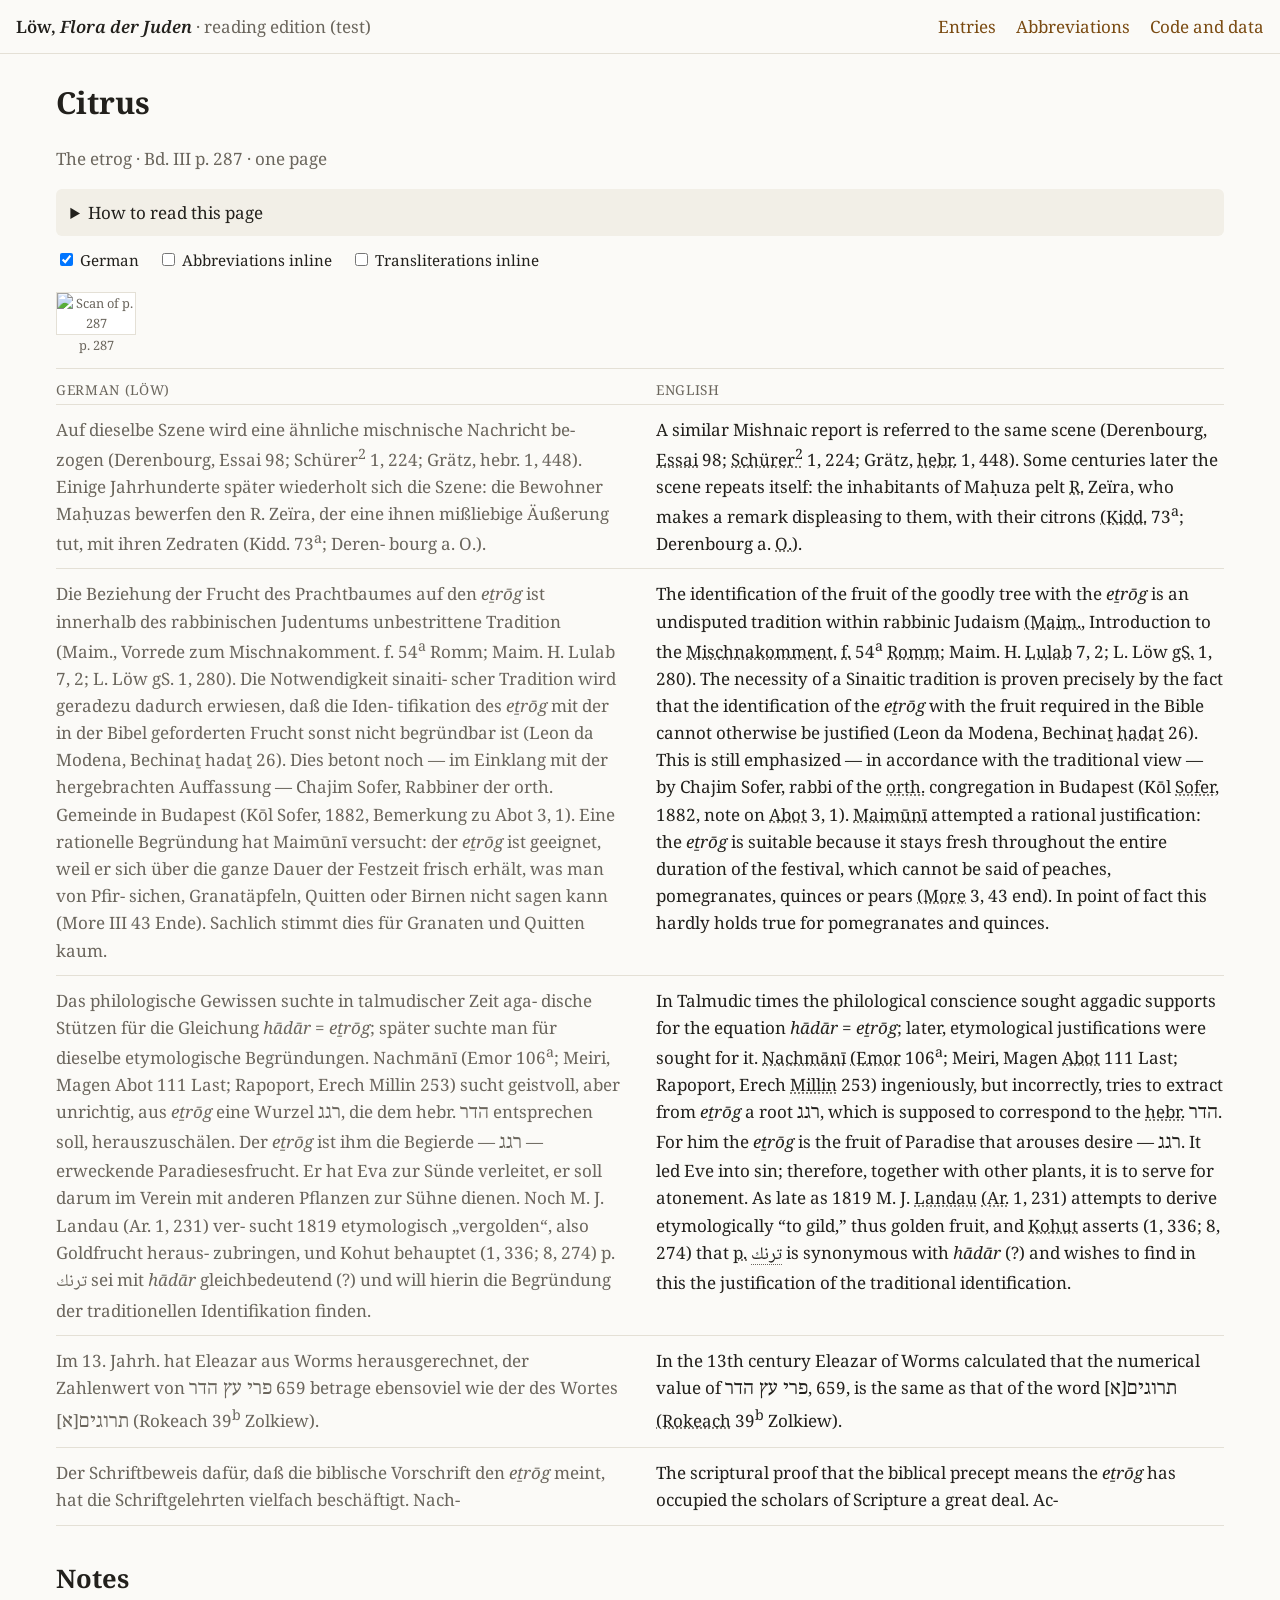
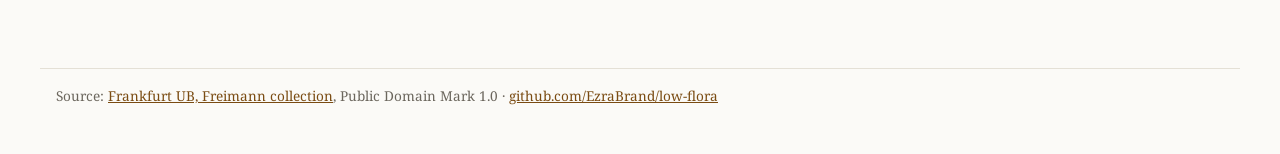
==== docs/citrus-III-287.html @ 8de50c99 "Reading edition on GitHub Pages; translation rules v3; Lewysohn as priority target - site.py builds " ====
<!doctype html>
<html lang="en">
<head>
<meta charset="utf-8">
<meta name="viewport" content="width=device-width, initial-scale=1">
<title>Citrus · Löw, Flora der Juden</title>
<meta name="description" content="The etrog · Bd. III p. 287 · one page">
<link rel="preconnect" href="https://fonts.googleapis.com">
<link rel="preconnect" href="https://fonts.gstatic.com" crossorigin>
<link rel="stylesheet" href="https://fonts.googleapis.com/css2?family=Noto+Serif:ital,wght@0,400;0,600;1,400&family=Noto+Serif+Hebrew&family=Noto+Sans+Syriac&family=Noto+Naskh+Arabic&display=swap">
<link rel="stylesheet" href="style.css">
</head>
<body>
<header class="site"><a class="brand" href="index.html">Löw, <i>Flora der Juden</i> <span>· reading edition (test)</span></a><nav><a href="index.html">Entries</a> <a href="abbreviations.html">Abbreviations</a> <a href="https://github.com/EzraBrand/low-flora">Code and data</a></nav></header>
<main class="doc">
<h1>Citrus</h1>
<p class="sub">The etrog · Bd. III p. 287 · one page</p>
<details class="about"><summary>How to read this page</summary>
<p>Left: Löw's German text as transcribed by Claude Opus 5.5 (Bd. I p. 194 checked by hand, the rest
not). Right: an English translation by Claude Opus 5.5 (rules v3; v3 writes Eretz Yisrael for Palestine). Hebrew-script words are
not transliterated; Syriac, Arabic and Greek words show a transliteration when you point at them
(Syriac in Hebrew letters). Dotted words are abbreviations: point at them for the expansion
(from Löw's own list where possible; “?” = not known). “p. 194” links to the scan of that page.
Numbers link to the footnotes below. Machine output: check the scan before you cite.</p></details>
<div class="toggles" role="group" aria-label="Display">
<label><input type="checkbox" data-toggle="show-de" checked> German</label>
<label><input type="checkbox" data-toggle="show-exp"> Abbreviations inline</label>
<label><input type="checkbox" data-toggle="show-tr"> Transliterations inline</label>
</div>
<div class="scans" aria-label="Scans"><a href="https://sammlungen.ub.uni-frankfurt.de/freimann/content/pageview/104026" target="_blank" rel="noopener" title="Scan of p. 287"><img loading="lazy" src="https://sammlungen.ub.uni-frankfurt.de/i3f/v20/104026/full/160,/0/default.jpg" alt="Scan of p. 287" width="160"><span>p. 287</span></a></div>
<div class="cols-head row"><div class="cell de">German (Löw)</div><div class="cell en">English</div></div>
<div class="row"><div class="cell de" lang="de"><p>Auf dieselbe Szene wird eine ähnliche mischnische Nachricht be- zogen (Derenbourg, Essai 98; Schürer<sup>2</sup> 1, 224; Grätz, hebr. 1, 448). Einige Jahrhunderte später wiederholt sich die Szene: die Bewohner Maḥuzas bewerfen den R. Zeïra, der eine ihnen mißliebige Äußerung tut, mit ihren Zedraten (Kidd. 73<sup>a</sup>; Deren- bourg a. O.).</p></div><div class="cell en" lang="en"><p>A similar Mishnaic report is referred to the same scene (Derenbourg, <abbr title="Derenbourg, Essai sur l&#x27;histoire et la géographie de la Palestine">Essai</abbr><span class="exp"> [=Derenbourg, Essai sur l'histoire et la géographie de la Palestine]</span> 98; <abbr title="Schürer, Geschichte des jüdischen Volkes, 2nd ed.">Schürer<sup>2</sup></abbr><span class="exp"> [=Schürer, Geschichte des jüdischen Volkes, 2nd ed.]</span> 1, 224; Grätz, <abbr title="Graetz, Geschichte, Hebrew transl. by Rabinowitz">hebr.</abbr><span class="exp"> [=Graetz, Geschichte, Hebrew transl. by Rabinowitz]</span> 1, 448). Some centuries later the scene repeats itself: the inhabitants of Maḥuza pelt <abbr title="Rabbi">R.</abbr><span class="exp"> [=Rabbi]</span> Zeïra, who makes a remark displeasing to them, with their citrons <abbr title="Kiddushin">(Kidd.</abbr><span class="exp"> [=Kiddushin]</span> 73<sup>a</sup>; Derenbourg a. <abbr title="at the place cited">O.</abbr><span class="exp"> [=at the place cited]</span>).</p></div></div><div class="row"><div class="cell de" lang="de"><p>Die Beziehung der Frucht des Prachtbaumes auf den <i>eṯrōg</i> ist innerhalb des rabbinischen Judentums unbestrittene Tradition (Maim., Vorrede zum Mischnakomment. f. 54<sup>a</sup> Romm; Maim. H. Lulab 7, 2; L. Löw gS. 1, 280). Die Notwendigkeit sinaiti- scher Tradition wird geradezu dadurch erwiesen, daß die Iden- tifikation des <i>eṯrōg</i> mit der in der Bibel geforderten Frucht sonst nicht begründbar ist (Leon da Modena, Bechinaṯ hadaṯ 26). Dies betont noch — im Einklang mit der hergebrachten Auffassung — Chajim Sofer, Rabbiner der orth. Gemeinde in Budapest (Kōl Sofer, 1882, Bemerkung zu Abot 3, 1). Eine rationelle Begründung hat Maimūnī versucht: der <i>eṯrōg</i> ist geeignet, weil er sich über die ganze Dauer der Festzeit frisch erhält, was man von Pfir- sichen, Granatäpfeln, Quitten oder Birnen nicht sagen kann (More III 43 Ende). Sachlich stimmt dies für Granaten und Quitten kaum.</p></div><div class="cell en" lang="en"><p>The identification of the fruit of the goodly tree with the <i>eṯrōg</i> is an undisputed tradition within rabbinic Judaism <abbr title="Maimonides">(Maim.</abbr><span class="exp"> [=Maimonides]</span>, Introduction to the <abbr title="Mishnah commentary">Mischnakomment.</abbr><span class="exp"> [=Mishnah commentary]</span> <abbr title="folio">f.</abbr><span class="exp"> [=folio]</span> 54<sup>a</sup> <abbr title="Romm edition (Vilna)">Romm</abbr><span class="exp"> [=Romm edition (Vilna)]</span>; Maim. H. <abbr title="Hilkhot Lulav, Maimonides, Mishneh Torah">Lulab</abbr><span class="exp"> [=Hilkhot Lulav, Maimonides, Mishneh Torah]</span> 7, 2; L. Löw <abbr title="Leopold Löw, Gesammelte Schriften">gS.</abbr><span class="exp"> [=Leopold Löw, Gesammelte Schriften]</span> 1, 280). The necessity of a Sinaitic tradition is proven precisely by the fact that the identification of the <i>eṯrōg</i> with the fruit required in the Bible cannot otherwise be justified (Leon da Modena, Bechinaṯ <abbr title="Leon da Modena, Beḥinat ha-Dat">hadaṯ</abbr><span class="exp"> [=Leon da Modena, Beḥinat ha-Dat]</span> 26). This is still emphasized — in accordance with the traditional view — by Chajim Sofer, rabbi of the <abbr title="Orthodox">orth.</abbr><span class="exp"> [=Orthodox]</span> congregation in Budapest (Kōl <abbr title="Chajim Sofer, Kol Sofer">Sofer</abbr><span class="exp"> [=Chajim Sofer, Kol Sofer]</span>, 1882, note on <abbr title="Pirqe Abot">Abot</abbr><span class="exp"> [=Pirqe Abot]</span> 3, 1). <abbr title="Maimonides">Maimūnī</abbr><span class="exp"> [=Maimonides]</span> attempted a rational justification: the <i>eṯrōg</i> is suitable because it stays fresh throughout the entire duration of the festival, which cannot be said of peaches, pomegranates, quinces or pears <abbr title="Moreh Nevukhim">(More</abbr><span class="exp"> [=Moreh Nevukhim]</span> 3, 43 end). In point of fact this hardly holds true for pomegranates and quinces.</p></div></div><div class="row"><div class="cell de" lang="de"><p>Das philologische Gewissen suchte in talmudischer Zeit aga- dische Stützen für die Gleichung <i>hādār</i> = <i>eṯrōg</i>; später suchte man für dieselbe etymologische Begründungen. Nachmānī (Emor 106<sup>a</sup>; Meiri, Magen Abot 111 Last; Rapoport, Erech Millin 253) sucht geistvoll, aber unrichtig, aus <i>eṯrōg</i> eine Wurzel <bdi class="heb" dir="rtl">רגג</bdi>, die dem hebr. <bdi class="heb" dir="rtl">הדר</bdi> entsprechen soll, herauszuschälen. Der <i>eṯrōg</i> ist ihm die Begierde — <bdi class="heb" dir="rtl">רגג</bdi> — erweckende Paradiesesfrucht. Er hat Eva zur Sünde verleitet, er soll darum im Verein mit anderen Pflanzen zur Sühne dienen. Noch M. J. Landau (Ar. 1, 231) ver- sucht 1819 etymologisch „vergolden“, also Goldfrucht heraus- zubringen, und Kohut behauptet (1, 336; 8, 274) p. <bdi class="ara" dir="rtl">ترنك</bdi> sei mit <i>hādār</i> gleichbedeutend (?) und will hierin die Begründung der traditionellen Identifikation finden.</p></div><div class="cell en" lang="en"><p>In Talmudic times the philological conscience sought aggadic supports for the equation <i>hādār</i> = <i>eṯrōg</i>; later, etymological justifications were sought for it. <abbr title="Nachmanides, Commentary on the Pentateuch">Nachmānī</abbr><span class="exp"> [=Nachmanides, Commentary on the Pentateuch]</span> <abbr title="Parashat Emor">(Emor</abbr><span class="exp"> [=Parashat Emor]</span> 106<sup>a</sup>; Meiri, Magen <abbr title="Menahem ha-Meiri, Magen Avot">Abot</abbr><span class="exp"> [=Menahem ha-Meiri, Magen Avot]</span> 111 Last; Rapoport, Erech <abbr title="Rapoport, Erekh Millin">Millin</abbr><span class="exp"> [=Rapoport, Erekh Millin]</span> 253) ingeniously, but incorrectly, tries to extract from <i>eṯrōg</i> a root <bdi class="heb" dir="rtl">רגג</bdi>, which is supposed to correspond to the <abbr title="Hebrew">hebr.</abbr><span class="exp"> [=Hebrew]</span> <bdi class="heb" dir="rtl">הדר</bdi>. For him the <i>eṯrōg</i> is the fruit of Paradise that arouses desire — <bdi class="heb" dir="rtl">רגג</bdi>. It led Eve into sin; therefore, together with other plants, it is to serve for atonement. As late as 1819 M. J. <abbr title="Moses Israel Landau, ed. of the Aruch">Landau</abbr><span class="exp"> [=Moses Israel Landau, ed. of the Aruch]</span> <abbr title="Aruch, ed. Landau">(Ar.</abbr><span class="exp"> [=Aruch, ed. Landau]</span> 1, 231) attempts to derive etymologically “to gild,” thus golden fruit, and <abbr title="Aruch, ed. Kohut">Kohut</abbr><span class="exp"> [=Aruch, ed. Kohut]</span> asserts (1, 336; 8, 274) that <abbr title="Persian">p.</abbr><span class="exp"> [=Persian]</span> <span class="nl" data-tr="turunk" tabindex="0"><bdi class="ara" dir="rtl">ترنك</bdi></span><span class="tr"> [turunk]</span> is synonymous with <i>hādār</i> (?) and wishes to find in this the justification of the traditional identification.</p></div></div><div class="row"><div class="cell de" lang="de"><p>Im 13. Jahrh. hat Eleazar aus Worms herausgerechnet, der Zahlenwert von <bdi class="heb" dir="rtl">פרי עץ הדר</bdi> 659 betrage ebensoviel wie der des Wortes [<bdi class="heb" dir="rtl">א</bdi>]<bdi class="heb" dir="rtl">תרוגים</bdi> (Rokeach 39<sup>b</sup> Zolkiew).</p></div><div class="cell en" lang="en"><p>In the 13th century Eleazar of Worms calculated that the numerical value of <bdi class="heb" dir="rtl">פרי עץ הדר</bdi>, 659, is the same as that of the word [<bdi class="heb" dir="rtl">א</bdi>]<bdi class="heb" dir="rtl">תרוגים</bdi> <abbr title="Sefer ha-Roqeaḥ by Eleazar of Worms">(Rokeach</abbr><span class="exp"> [=Sefer ha-Roqeaḥ by Eleazar of Worms]</span> 39<sup>b</sup> Zolkiew).</p></div></div><div class="row"><div class="cell de" lang="de"><p>Der Schriftbeweis dafür, daß die biblische Vorschrift den <i>eṯrōg</i> meint, hat die Schriftgelehrten vielfach beschäftigt. Nach-</p></div><div class="cell en" lang="en"><p>The scriptural proof that the biblical precept means the <i>eṯrōg</i> has occupied the scholars of Scripture a great deal. Ac-</p></div></div>
<h2 id="notes">Notes</h2>

</main>
<footer>Source: <a href="https://nbn-resolving.org/urn:nbn:de:hebis:30-180014581006">Frankfurt UB, Freimann
collection</a>, Public Domain Mark 1.0 · <a href="https://github.com/EzraBrand/low-flora">github.com/EzraBrand/low-flora</a></footer>
<script src="app.js"></script>
</body>
</html>
---- docs/style.css ----
:root{--bg:#fbfaf7;--fg:#22201c;--muted:#6b665d;--line:#e4e0d6;--accent:#7a4b12;--panel:#f2efe7;--mark:#efe3cf}
@media (prefers-color-scheme:dark){:root:not([data-theme="light"]){--bg:#17161a;--fg:#e8e4dc;--muted:#a39d92;--line:#33313a;--accent:#e0a95c;--panel:#201f25;--mark:#3a3022}}
:root[data-theme="dark"]{--bg:#17161a;--fg:#e8e4dc;--muted:#a39d92;--line:#33313a;--accent:#e0a95c;--panel:#201f25;--mark:#3a3022}
*{box-sizing:border-box}
body{margin:0;background:var(--bg);color:var(--fg);font:17px/1.6 "Noto Serif",Georgia,serif}
a{color:var(--accent)}
header.site{display:flex;flex-wrap:wrap;gap:.5rem 1.5rem;align-items:baseline;justify-content:space-between;padding:.8rem 1rem;border-bottom:1px solid var(--line)}
header.site .brand{color:var(--fg);text-decoration:none;font-weight:600}
header.site .brand span{color:var(--muted);font-weight:400}
header.site nav a{margin-left:1rem;text-decoration:none}
header.site nav a[aria-current]{text-decoration:underline}
main{max-width:1200px;margin:0 auto;padding:1rem}
main.index{max-width:760px}
h1{font-size:1.9rem;margin:.6rem 0 .2rem}
.sub,.lede{color:var(--muted)}
.lede{font-size:1.05rem}
ul.docs{list-style:none;padding:0}
ul.docs li{padding:.7rem 0;border-bottom:1px solid var(--line);display:flex;flex-direction:column}
ul.docs li span{color:var(--muted);font-size:.95rem}
ul.plain li{margin:.3rem 0}
details.about{background:var(--panel);padding:.6rem .9rem;border-radius:6px;margin:.8rem 0}
details.about p{margin:.5rem 0 0;font-size:.95rem}
.toggles{display:flex;flex-wrap:wrap;gap:.4rem 1.2rem;margin:.8rem 0;font-size:.95rem}
.scans{display:flex;gap:.6rem;overflow-x:auto;padding:.4rem 0 .8rem;border-bottom:1px solid var(--line)}
.scans a{flex:0 0 auto;text-align:center;text-decoration:none;font-size:.8rem;color:var(--muted)}
.scans img{display:block;width:80px;height:auto;border:1px solid var(--line);background:#fff}
.row{display:grid;grid-template-columns:1fr 1fr;gap:2rem;border-bottom:1px solid var(--line)}
.cols-head{font-size:.85rem;text-transform:uppercase;letter-spacing:.05em;color:var(--muted);padding:.6rem 0 .2rem}
.cell p,.cell h3{margin:.7rem 0}
.cell h3{font-size:1.05rem}
.cell.de{color:var(--muted)}
body:not(.show-de) .row{grid-template-columns:1fr;max-width:760px}
body:not(.show-de) .cell.de{display:none}
.row.note{font-size:.9rem}
h2#notes{margin-top:2rem}
bdi.heb{font-family:"Noto Serif Hebrew",serif;font-size:1.08em}
bdi.syc{font-family:"Noto Sans Syriac",sans-serif;font-size:1.08em}
bdi.ara{font-family:"Noto Naskh Arabic",serif;font-size:1.05em}
.nl{border-bottom:1px dotted var(--muted);cursor:help;position:relative}
.nl:hover::after,.nl:focus::after{content:attr(data-tr);position:absolute;left:0;top:1.6em;background:var(--fg);color:var(--bg);font:14px/1.3 "Noto Serif",serif;padding:.2rem .45rem;border-radius:4px;white-space:nowrap;z-index:2}
abbr{text-decoration:underline dotted var(--muted);cursor:help}
.exp,.tr{display:none;color:var(--muted)}
body.show-exp .exp,body.show-tr .tr{display:inline}
a.pg{font-size:.75rem;background:var(--mark);color:var(--fg);padding:0 .3rem;border-radius:3px;text-decoration:none;white-space:nowrap;vertical-align:.1em}
a.fn{font-size:.72em;vertical-align:super;line-height:0;text-decoration:none;padding:0 .1em}
a.fnback{font-weight:600;text-decoration:none}
.pgref{color:var(--muted);font-size:.85em}
input#filter{width:100%;padding:.5rem .7rem;font:inherit;border:1px solid var(--line);border-radius:6px;background:var(--bg);color:var(--fg);margin:.5rem 0 1rem}
table.abbr{width:100%;border-collapse:collapse;font-size:.92rem}
table.abbr th,table.abbr td{text-align:left;vertical-align:top;padding:.35rem .5rem;border-bottom:1px solid var(--line)}
table.abbr td:first-child{white-space:nowrap;font-weight:600}
footer{max-width:1200px;margin:2rem auto;padding:1rem;color:var(--muted);font-size:.85rem;border-top:1px solid var(--line)}
@media (max-width:760px){body{font-size:16px}.row{grid-template-columns:1fr;gap:0}.cell.de{border-bottom:1px dashed var(--line)}table.abbr td:nth-child(3),table.abbr th:nth-child(3){display:none}}
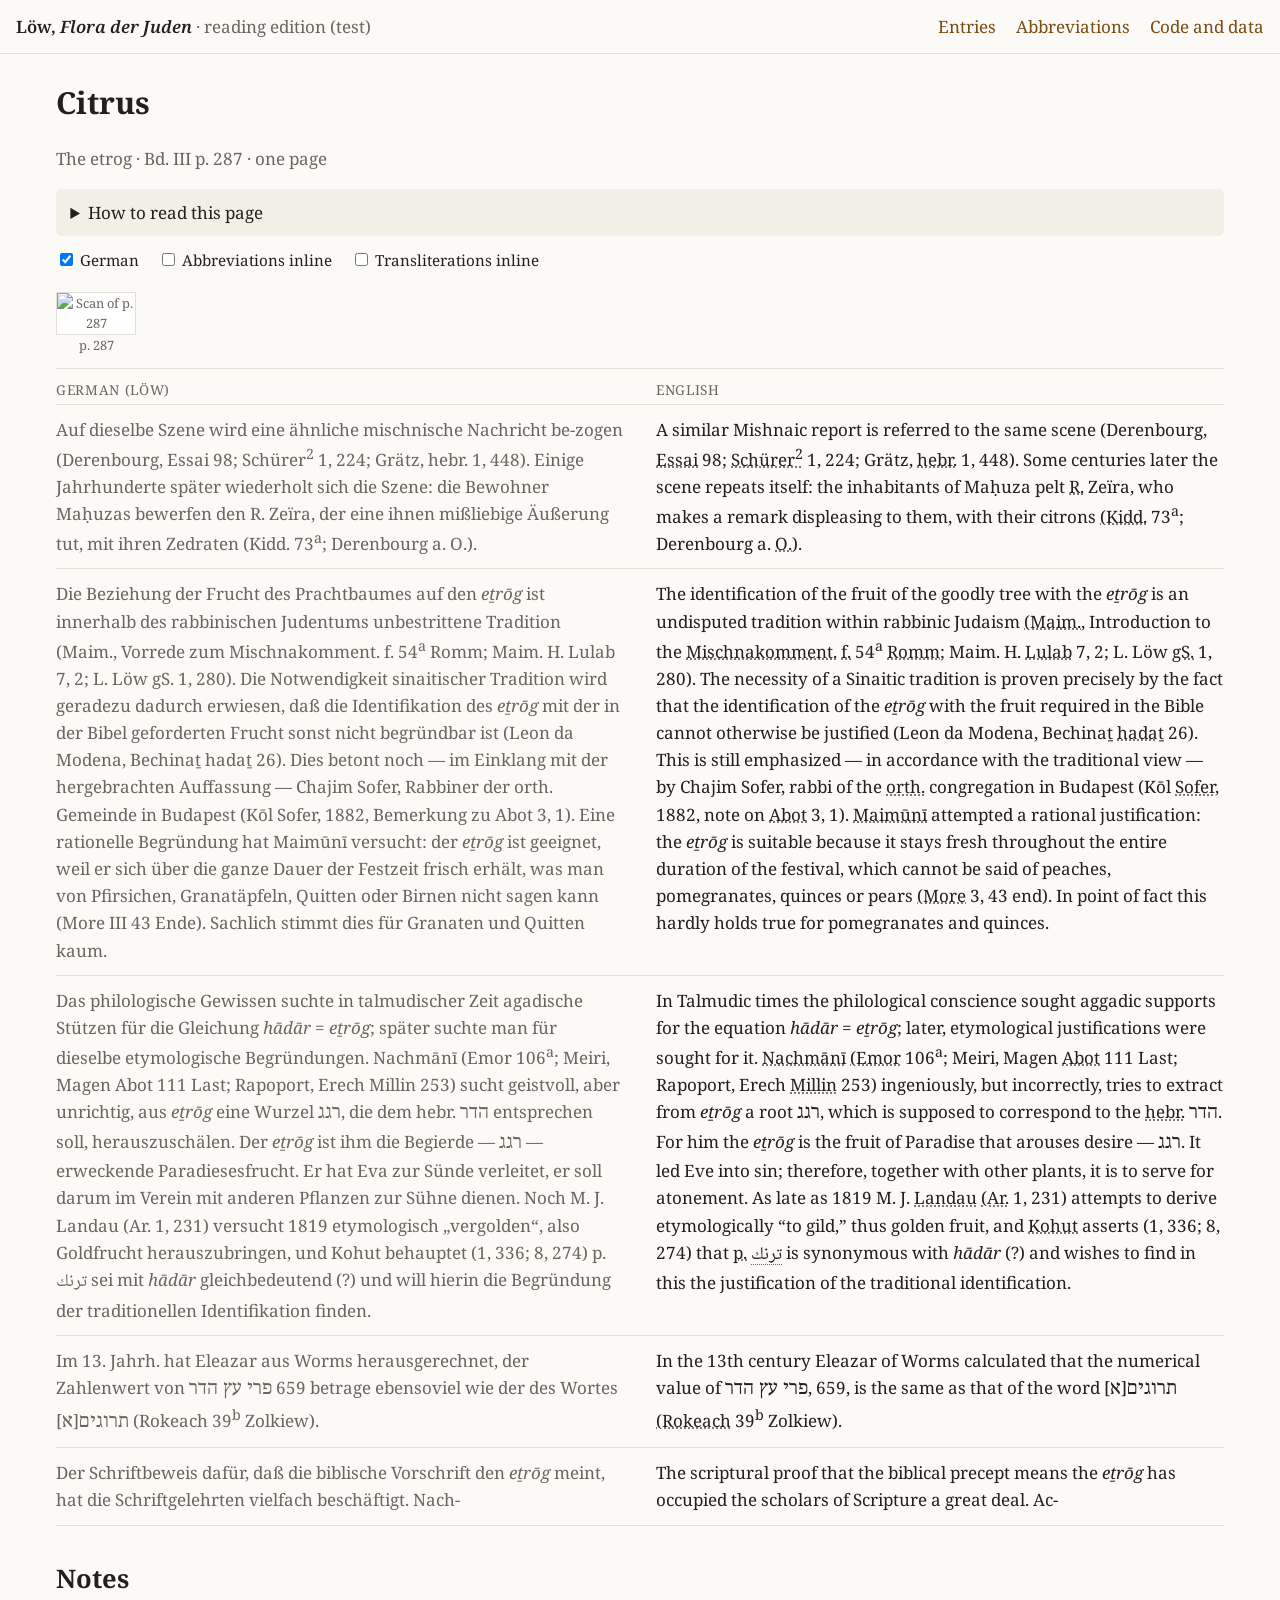
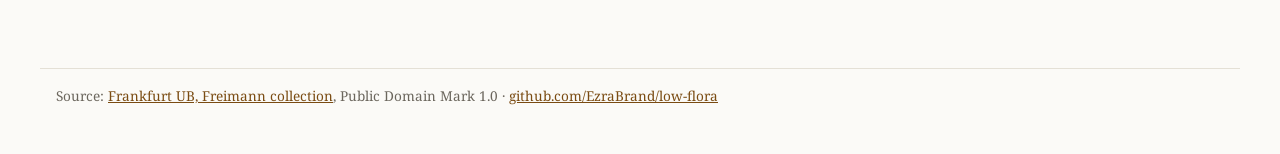
==== commit cb88e9a3: "Reading edition: re-join words split at line ends in the German; rename site.py to build_site.py sit" ====
--- a/docs/citrus-III-287.html
+++ b/docs/citrus-III-287.html
@@ -29,7 +29,7 @@
 </div>
 <div class="scans" aria-label="Scans"><a href="https://sammlungen.ub.uni-frankfurt.de/freimann/content/pageview/104026" target="_blank" rel="noopener" title="Scan of p. 287"><img loading="lazy" src="https://sammlungen.ub.uni-frankfurt.de/i3f/v20/104026/full/160,/0/default.jpg" alt="Scan of p. 287" width="160"><span>p. 287</span></a></div>
 <div class="cols-head row"><div class="cell de">German (Löw)</div><div class="cell en">English</div></div>
-<div class="row"><div class="cell de" lang="de"><p>Auf dieselbe Szene wird eine ähnliche mischnische Nachricht be- zogen (Derenbourg, Essai 98; Schürer<sup>2</sup> 1, 224; Grätz, hebr. 1, 448). Einige Jahrhunderte später wiederholt sich die Szene: die Bewohner Maḥuzas bewerfen den R. Zeïra, der eine ihnen mißliebige Äußerung tut, mit ihren Zedraten (Kidd. 73<sup>a</sup>; Deren- bourg a. O.).</p></div><div class="cell en" lang="en"><p>A similar Mishnaic report is referred to the same scene (Derenbourg, <abbr title="Derenbourg, Essai sur l&#x27;histoire et la géographie de la Palestine">Essai</abbr><span class="exp"> [=Derenbourg, Essai sur l'histoire et la géographie de la Palestine]</span> 98; <abbr title="Schürer, Geschichte des jüdischen Volkes, 2nd ed.">Schürer<sup>2</sup></abbr><span class="exp"> [=Schürer, Geschichte des jüdischen Volkes, 2nd ed.]</span> 1, 224; Grätz, <abbr title="Graetz, Geschichte, Hebrew transl. by Rabinowitz">hebr.</abbr><span class="exp"> [=Graetz, Geschichte, Hebrew transl. by Rabinowitz]</span> 1, 448). Some centuries later the scene repeats itself: the inhabitants of Maḥuza pelt <abbr title="Rabbi">R.</abbr><span class="exp"> [=Rabbi]</span> Zeïra, who makes a remark displeasing to them, with their citrons <abbr title="Kiddushin">(Kidd.</abbr><span class="exp"> [=Kiddushin]</span> 73<sup>a</sup>; Derenbourg a. <abbr title="at the place cited">O.</abbr><span class="exp"> [=at the place cited]</span>).</p></div></div><div class="row"><div class="cell de" lang="de"><p>Die Beziehung der Frucht des Prachtbaumes auf den <i>eṯrōg</i> ist innerhalb des rabbinischen Judentums unbestrittene Tradition (Maim., Vorrede zum Mischnakomment. f. 54<sup>a</sup> Romm; Maim. H. Lulab 7, 2; L. Löw gS. 1, 280). Die Notwendigkeit sinaiti- scher Tradition wird geradezu dadurch erwiesen, daß die Iden- tifikation des <i>eṯrōg</i> mit der in der Bibel geforderten Frucht sonst nicht begründbar ist (Leon da Modena, Bechinaṯ hadaṯ 26). Dies betont noch — im Einklang mit der hergebrachten Auffassung — Chajim Sofer, Rabbiner der orth. Gemeinde in Budapest (Kōl Sofer, 1882, Bemerkung zu Abot 3, 1). Eine rationelle Begründung hat Maimūnī versucht: der <i>eṯrōg</i> ist geeignet, weil er sich über die ganze Dauer der Festzeit frisch erhält, was man von Pfir- sichen, Granatäpfeln, Quitten oder Birnen nicht sagen kann (More III 43 Ende). Sachlich stimmt dies für Granaten und Quitten kaum.</p></div><div class="cell en" lang="en"><p>The identification of the fruit of the goodly tree with the <i>eṯrōg</i> is an undisputed tradition within rabbinic Judaism <abbr title="Maimonides">(Maim.</abbr><span class="exp"> [=Maimonides]</span>, Introduction to the <abbr title="Mishnah commentary">Mischnakomment.</abbr><span class="exp"> [=Mishnah commentary]</span> <abbr title="folio">f.</abbr><span class="exp"> [=folio]</span> 54<sup>a</sup> <abbr title="Romm edition (Vilna)">Romm</abbr><span class="exp"> [=Romm edition (Vilna)]</span>; Maim. H. <abbr title="Hilkhot Lulav, Maimonides, Mishneh Torah">Lulab</abbr><span class="exp"> [=Hilkhot Lulav, Maimonides, Mishneh Torah]</span> 7, 2; L. Löw <abbr title="Leopold Löw, Gesammelte Schriften">gS.</abbr><span class="exp"> [=Leopold Löw, Gesammelte Schriften]</span> 1, 280). The necessity of a Sinaitic tradition is proven precisely by the fact that the identification of the <i>eṯrōg</i> with the fruit required in the Bible cannot otherwise be justified (Leon da Modena, Bechinaṯ <abbr title="Leon da Modena, Beḥinat ha-Dat">hadaṯ</abbr><span class="exp"> [=Leon da Modena, Beḥinat ha-Dat]</span> 26). This is still emphasized — in accordance with the traditional view — by Chajim Sofer, rabbi of the <abbr title="Orthodox">orth.</abbr><span class="exp"> [=Orthodox]</span> congregation in Budapest (Kōl <abbr title="Chajim Sofer, Kol Sofer">Sofer</abbr><span class="exp"> [=Chajim Sofer, Kol Sofer]</span>, 1882, note on <abbr title="Pirqe Abot">Abot</abbr><span class="exp"> [=Pirqe Abot]</span> 3, 1). <abbr title="Maimonides">Maimūnī</abbr><span class="exp"> [=Maimonides]</span> attempted a rational justification: the <i>eṯrōg</i> is suitable because it stays fresh throughout the entire duration of the festival, which cannot be said of peaches, pomegranates, quinces or pears <abbr title="Moreh Nevukhim">(More</abbr><span class="exp"> [=Moreh Nevukhim]</span> 3, 43 end). In point of fact this hardly holds true for pomegranates and quinces.</p></div></div><div class="row"><div class="cell de" lang="de"><p>Das philologische Gewissen suchte in talmudischer Zeit aga- dische Stützen für die Gleichung <i>hādār</i> = <i>eṯrōg</i>; später suchte man für dieselbe etymologische Begründungen. Nachmānī (Emor 106<sup>a</sup>; Meiri, Magen Abot 111 Last; Rapoport, Erech Millin 253) sucht geistvoll, aber unrichtig, aus <i>eṯrōg</i> eine Wurzel <bdi class="heb" dir="rtl">רגג</bdi>, die dem hebr. <bdi class="heb" dir="rtl">הדר</bdi> entsprechen soll, herauszuschälen. Der <i>eṯrōg</i> ist ihm die Begierde — <bdi class="heb" dir="rtl">רגג</bdi> — erweckende Paradiesesfrucht. Er hat Eva zur Sünde verleitet, er soll darum im Verein mit anderen Pflanzen zur Sühne dienen. Noch M. J. Landau (Ar. 1, 231) ver- sucht 1819 etymologisch „vergolden“, also Goldfrucht heraus- zubringen, und Kohut behauptet (1, 336; 8, 274) p. <bdi class="ara" dir="rtl">ترنك</bdi> sei mit <i>hādār</i> gleichbedeutend (?) und will hierin die Begründung der traditionellen Identifikation finden.</p></div><div class="cell en" lang="en"><p>In Talmudic times the philological conscience sought aggadic supports for the equation <i>hādār</i> = <i>eṯrōg</i>; later, etymological justifications were sought for it. <abbr title="Nachmanides, Commentary on the Pentateuch">Nachmānī</abbr><span class="exp"> [=Nachmanides, Commentary on the Pentateuch]</span> <abbr title="Parashat Emor">(Emor</abbr><span class="exp"> [=Parashat Emor]</span> 106<sup>a</sup>; Meiri, Magen <abbr title="Menahem ha-Meiri, Magen Avot">Abot</abbr><span class="exp"> [=Menahem ha-Meiri, Magen Avot]</span> 111 Last; Rapoport, Erech <abbr title="Rapoport, Erekh Millin">Millin</abbr><span class="exp"> [=Rapoport, Erekh Millin]</span> 253) ingeniously, but incorrectly, tries to extract from <i>eṯrōg</i> a root <bdi class="heb" dir="rtl">רגג</bdi>, which is supposed to correspond to the <abbr title="Hebrew">hebr.</abbr><span class="exp"> [=Hebrew]</span> <bdi class="heb" dir="rtl">הדר</bdi>. For him the <i>eṯrōg</i> is the fruit of Paradise that arouses desire — <bdi class="heb" dir="rtl">רגג</bdi>. It led Eve into sin; therefore, together with other plants, it is to serve for atonement. As late as 1819 M. J. <abbr title="Moses Israel Landau, ed. of the Aruch">Landau</abbr><span class="exp"> [=Moses Israel Landau, ed. of the Aruch]</span> <abbr title="Aruch, ed. Landau">(Ar.</abbr><span class="exp"> [=Aruch, ed. Landau]</span> 1, 231) attempts to derive etymologically “to gild,” thus golden fruit, and <abbr title="Aruch, ed. Kohut">Kohut</abbr><span class="exp"> [=Aruch, ed. Kohut]</span> asserts (1, 336; 8, 274) that <abbr title="Persian">p.</abbr><span class="exp"> [=Persian]</span> <span class="nl" data-tr="turunk" tabindex="0"><bdi class="ara" dir="rtl">ترنك</bdi></span><span class="tr"> [turunk]</span> is synonymous with <i>hādār</i> (?) and wishes to find in this the justification of the traditional identification.</p></div></div><div class="row"><div class="cell de" lang="de"><p>Im 13. Jahrh. hat Eleazar aus Worms herausgerechnet, der Zahlenwert von <bdi class="heb" dir="rtl">פרי עץ הדר</bdi> 659 betrage ebensoviel wie der des Wortes [<bdi class="heb" dir="rtl">א</bdi>]<bdi class="heb" dir="rtl">תרוגים</bdi> (Rokeach 39<sup>b</sup> Zolkiew).</p></div><div class="cell en" lang="en"><p>In the 13th century Eleazar of Worms calculated that the numerical value of <bdi class="heb" dir="rtl">פרי עץ הדר</bdi>, 659, is the same as that of the word [<bdi class="heb" dir="rtl">א</bdi>]<bdi class="heb" dir="rtl">תרוגים</bdi> <abbr title="Sefer ha-Roqeaḥ by Eleazar of Worms">(Rokeach</abbr><span class="exp"> [=Sefer ha-Roqeaḥ by Eleazar of Worms]</span> 39<sup>b</sup> Zolkiew).</p></div></div><div class="row"><div class="cell de" lang="de"><p>Der Schriftbeweis dafür, daß die biblische Vorschrift den <i>eṯrōg</i> meint, hat die Schriftgelehrten vielfach beschäftigt. Nach-</p></div><div class="cell en" lang="en"><p>The scriptural proof that the biblical precept means the <i>eṯrōg</i> has occupied the scholars of Scripture a great deal. Ac-</p></div></div>
+<div class="row"><div class="cell de" lang="de"><p>Auf dieselbe Szene wird eine ähnliche mischnische Nachricht be-zogen (Derenbourg, Essai 98; Schürer<sup>2</sup> 1, 224; Grätz, hebr. 1, 448). Einige Jahrhunderte später wiederholt sich die Szene: die Bewohner Maḥuzas bewerfen den R. Zeïra, der eine ihnen mißliebige Äußerung tut, mit ihren Zedraten (Kidd. 73<sup>a</sup>; Derenbourg a. O.).</p></div><div class="cell en" lang="en"><p>A similar Mishnaic report is referred to the same scene (Derenbourg, <abbr title="Derenbourg, Essai sur l&#x27;histoire et la géographie de la Palestine">Essai</abbr><span class="exp"> [=Derenbourg, Essai sur l'histoire et la géographie de la Palestine]</span> 98; <abbr title="Schürer, Geschichte des jüdischen Volkes, 2nd ed.">Schürer<sup>2</sup></abbr><span class="exp"> [=Schürer, Geschichte des jüdischen Volkes, 2nd ed.]</span> 1, 224; Grätz, <abbr title="Graetz, Geschichte, Hebrew transl. by Rabinowitz">hebr.</abbr><span class="exp"> [=Graetz, Geschichte, Hebrew transl. by Rabinowitz]</span> 1, 448). Some centuries later the scene repeats itself: the inhabitants of Maḥuza pelt <abbr title="Rabbi">R.</abbr><span class="exp"> [=Rabbi]</span> Zeïra, who makes a remark displeasing to them, with their citrons <abbr title="Kiddushin">(Kidd.</abbr><span class="exp"> [=Kiddushin]</span> 73<sup>a</sup>; Derenbourg a. <abbr title="at the place cited">O.</abbr><span class="exp"> [=at the place cited]</span>).</p></div></div><div class="row"><div class="cell de" lang="de"><p>Die Beziehung der Frucht des Prachtbaumes auf den <i>eṯrōg</i> ist innerhalb des rabbinischen Judentums unbestrittene Tradition (Maim., Vorrede zum Mischnakomment. f. 54<sup>a</sup> Romm; Maim. H. Lulab 7, 2; L. Löw gS. 1, 280). Die Notwendigkeit sinaitischer Tradition wird geradezu dadurch erwiesen, daß die Identifikation des <i>eṯrōg</i> mit der in der Bibel geforderten Frucht sonst nicht begründbar ist (Leon da Modena, Bechinaṯ hadaṯ 26). Dies betont noch — im Einklang mit der hergebrachten Auffassung — Chajim Sofer, Rabbiner der orth. Gemeinde in Budapest (Kōl Sofer, 1882, Bemerkung zu Abot 3, 1). Eine rationelle Begründung hat Maimūnī versucht: der <i>eṯrōg</i> ist geeignet, weil er sich über die ganze Dauer der Festzeit frisch erhält, was man von Pfirsichen, Granatäpfeln, Quitten oder Birnen nicht sagen kann (More III 43 Ende). Sachlich stimmt dies für Granaten und Quitten kaum.</p></div><div class="cell en" lang="en"><p>The identification of the fruit of the goodly tree with the <i>eṯrōg</i> is an undisputed tradition within rabbinic Judaism <abbr title="Maimonides">(Maim.</abbr><span class="exp"> [=Maimonides]</span>, Introduction to the <abbr title="Mishnah commentary">Mischnakomment.</abbr><span class="exp"> [=Mishnah commentary]</span> <abbr title="folio">f.</abbr><span class="exp"> [=folio]</span> 54<sup>a</sup> <abbr title="Romm edition (Vilna)">Romm</abbr><span class="exp"> [=Romm edition (Vilna)]</span>; Maim. H. <abbr title="Hilkhot Lulav, Maimonides, Mishneh Torah">Lulab</abbr><span class="exp"> [=Hilkhot Lulav, Maimonides, Mishneh Torah]</span> 7, 2; L. Löw <abbr title="Leopold Löw, Gesammelte Schriften">gS.</abbr><span class="exp"> [=Leopold Löw, Gesammelte Schriften]</span> 1, 280). The necessity of a Sinaitic tradition is proven precisely by the fact that the identification of the <i>eṯrōg</i> with the fruit required in the Bible cannot otherwise be justified (Leon da Modena, Bechinaṯ <abbr title="Leon da Modena, Beḥinat ha-Dat">hadaṯ</abbr><span class="exp"> [=Leon da Modena, Beḥinat ha-Dat]</span> 26). This is still emphasized — in accordance with the traditional view — by Chajim Sofer, rabbi of the <abbr title="Orthodox">orth.</abbr><span class="exp"> [=Orthodox]</span> congregation in Budapest (Kōl <abbr title="Chajim Sofer, Kol Sofer">Sofer</abbr><span class="exp"> [=Chajim Sofer, Kol Sofer]</span>, 1882, note on <abbr title="Pirqe Abot">Abot</abbr><span class="exp"> [=Pirqe Abot]</span> 3, 1). <abbr title="Maimonides">Maimūnī</abbr><span class="exp"> [=Maimonides]</span> attempted a rational justification: the <i>eṯrōg</i> is suitable because it stays fresh throughout the entire duration of the festival, which cannot be said of peaches, pomegranates, quinces or pears <abbr title="Moreh Nevukhim">(More</abbr><span class="exp"> [=Moreh Nevukhim]</span> 3, 43 end). In point of fact this hardly holds true for pomegranates and quinces.</p></div></div><div class="row"><div class="cell de" lang="de"><p>Das philologische Gewissen suchte in talmudischer Zeit agadische Stützen für die Gleichung <i>hādār</i> = <i>eṯrōg</i>; später suchte man für dieselbe etymologische Begründungen. Nachmānī (Emor 106<sup>a</sup>; Meiri, Magen Abot 111 Last; Rapoport, Erech Millin 253) sucht geistvoll, aber unrichtig, aus <i>eṯrōg</i> eine Wurzel <bdi class="heb" dir="rtl">רגג</bdi>, die dem hebr. <bdi class="heb" dir="rtl">הדר</bdi> entsprechen soll, herauszuschälen. Der <i>eṯrōg</i> ist ihm die Begierde — <bdi class="heb" dir="rtl">רגג</bdi> — erweckende Paradiesesfrucht. Er hat Eva zur Sünde verleitet, er soll darum im Verein mit anderen Pflanzen zur Sühne dienen. Noch M. J. Landau (Ar. 1, 231) versucht 1819 etymologisch „vergolden“, also Goldfrucht herauszubringen, und Kohut behauptet (1, 336; 8, 274) p. <bdi class="ara" dir="rtl">ترنك</bdi> sei mit <i>hādār</i> gleichbedeutend (?) und will hierin die Begründung der traditionellen Identifikation finden.</p></div><div class="cell en" lang="en"><p>In Talmudic times the philological conscience sought aggadic supports for the equation <i>hādār</i> = <i>eṯrōg</i>; later, etymological justifications were sought for it. <abbr title="Nachmanides, Commentary on the Pentateuch">Nachmānī</abbr><span class="exp"> [=Nachmanides, Commentary on the Pentateuch]</span> <abbr title="Parashat Emor">(Emor</abbr><span class="exp"> [=Parashat Emor]</span> 106<sup>a</sup>; Meiri, Magen <abbr title="Menahem ha-Meiri, Magen Avot">Abot</abbr><span class="exp"> [=Menahem ha-Meiri, Magen Avot]</span> 111 Last; Rapoport, Erech <abbr title="Rapoport, Erekh Millin">Millin</abbr><span class="exp"> [=Rapoport, Erekh Millin]</span> 253) ingeniously, but incorrectly, tries to extract from <i>eṯrōg</i> a root <bdi class="heb" dir="rtl">רגג</bdi>, which is supposed to correspond to the <abbr title="Hebrew">hebr.</abbr><span class="exp"> [=Hebrew]</span> <bdi class="heb" dir="rtl">הדר</bdi>. For him the <i>eṯrōg</i> is the fruit of Paradise that arouses desire — <bdi class="heb" dir="rtl">רגג</bdi>. It led Eve into sin; therefore, together with other plants, it is to serve for atonement. As late as 1819 M. J. <abbr title="Moses Israel Landau, ed. of the Aruch">Landau</abbr><span class="exp"> [=Moses Israel Landau, ed. of the Aruch]</span> <abbr title="Aruch, ed. Landau">(Ar.</abbr><span class="exp"> [=Aruch, ed. Landau]</span> 1, 231) attempts to derive etymologically “to gild,” thus golden fruit, and <abbr title="Aruch, ed. Kohut">Kohut</abbr><span class="exp"> [=Aruch, ed. Kohut]</span> asserts (1, 336; 8, 274) that <abbr title="Persian">p.</abbr><span class="exp"> [=Persian]</span> <span class="nl" data-tr="turunk" tabindex="0"><bdi class="ara" dir="rtl">ترنك</bdi></span><span class="tr"> [turunk]</span> is synonymous with <i>hādār</i> (?) and wishes to find in this the justification of the traditional identification.</p></div></div><div class="row"><div class="cell de" lang="de"><p>Im 13. Jahrh. hat Eleazar aus Worms herausgerechnet, der Zahlenwert von <bdi class="heb" dir="rtl">פרי עץ הדר</bdi> 659 betrage ebensoviel wie der des Wortes [<bdi class="heb" dir="rtl">א</bdi>]<bdi class="heb" dir="rtl">תרוגים</bdi> (Rokeach 39<sup>b</sup> Zolkiew).</p></div><div class="cell en" lang="en"><p>In the 13th century Eleazar of Worms calculated that the numerical value of <bdi class="heb" dir="rtl">פרי עץ הדר</bdi>, 659, is the same as that of the word [<bdi class="heb" dir="rtl">א</bdi>]<bdi class="heb" dir="rtl">תרוגים</bdi> <abbr title="Sefer ha-Roqeaḥ by Eleazar of Worms">(Rokeach</abbr><span class="exp"> [=Sefer ha-Roqeaḥ by Eleazar of Worms]</span> 39<sup>b</sup> Zolkiew).</p></div></div><div class="row"><div class="cell de" lang="de"><p>Der Schriftbeweis dafür, daß die biblische Vorschrift den <i>eṯrōg</i> meint, hat die Schriftgelehrten vielfach beschäftigt. Nach-</p></div><div class="cell en" lang="en"><p>The scriptural proof that the biblical precept means the <i>eṯrōg</i> has occupied the scholars of Scripture a great deal. Ac-</p></div></div>
 <h2 id="notes">Notes</h2>
 
 </main>
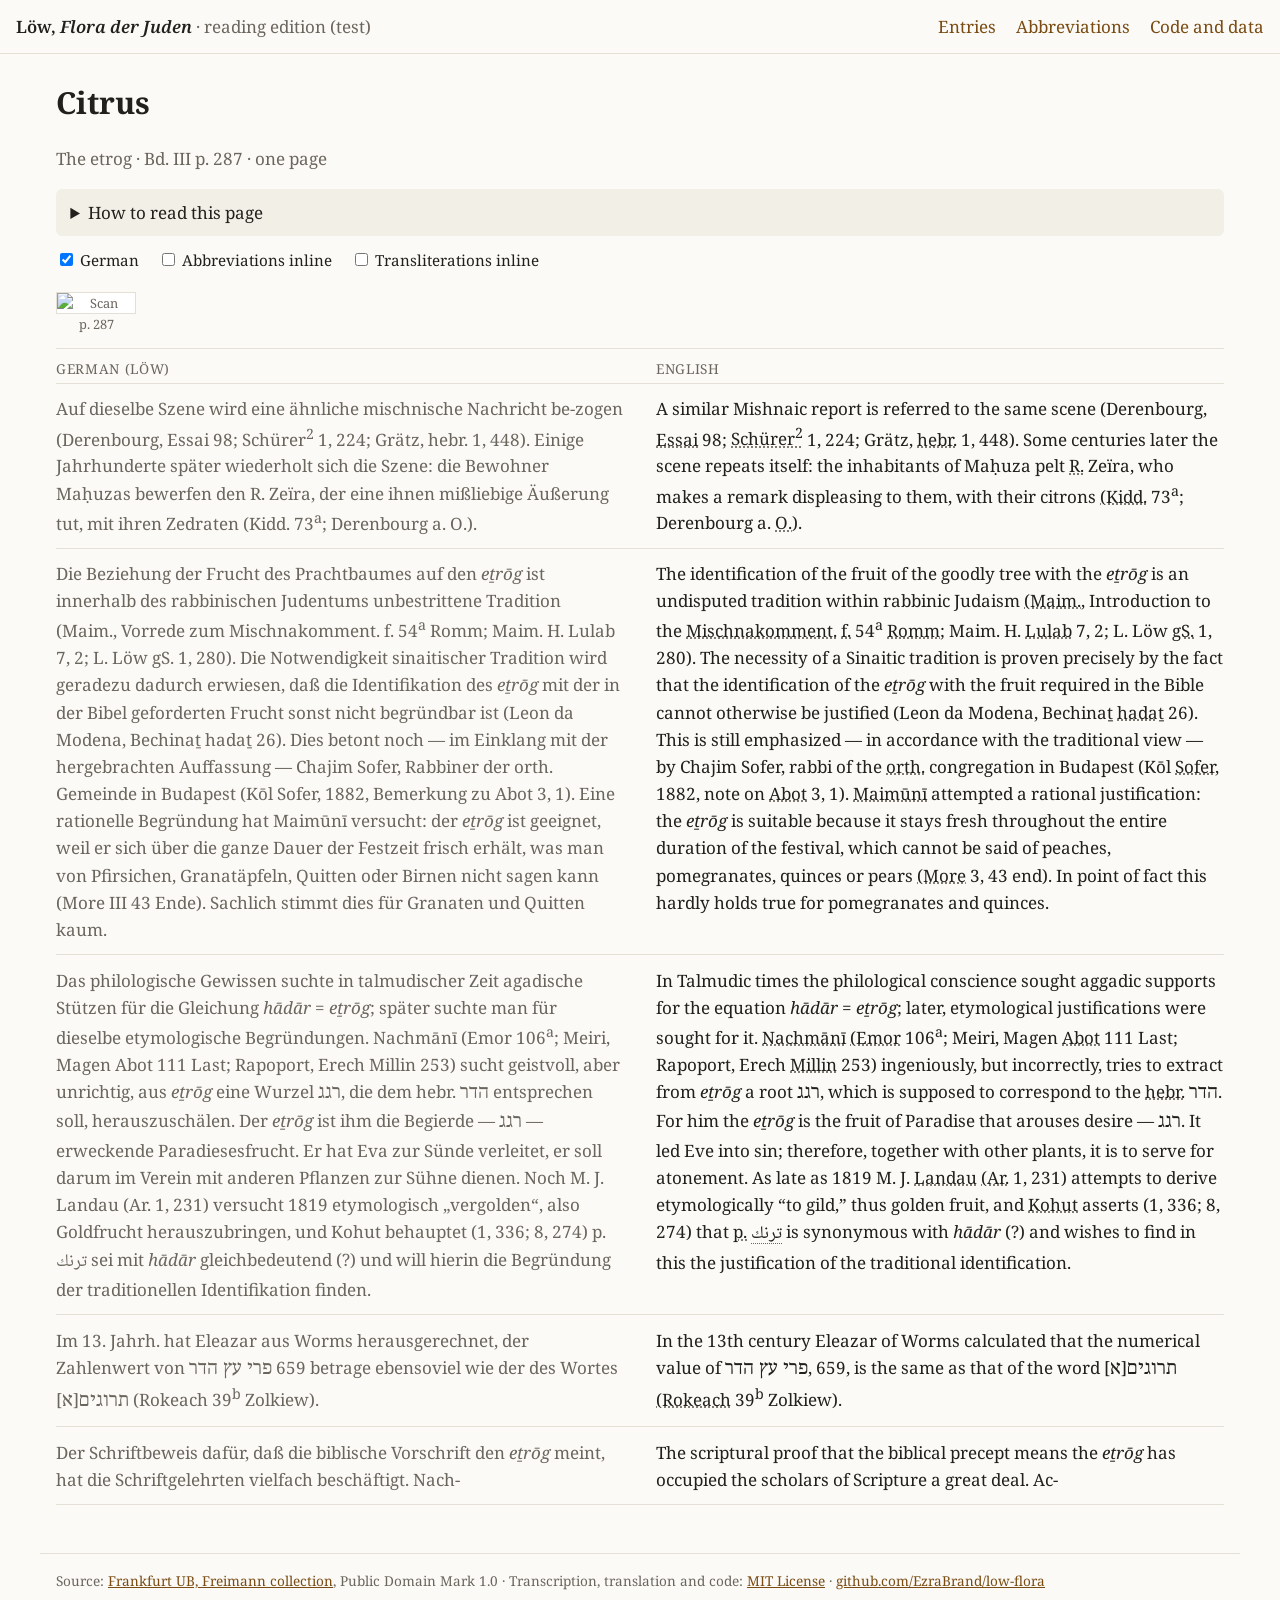
==== commit 921af4a2: "Tables of contents of all volumes; MIT license - OCR and English translation of the contents lists (" ====
--- a/docs/citrus-III-287.html
+++ b/docs/citrus-III-287.html
@@ -27,14 +27,13 @@
 <label><input type="checkbox" data-toggle="show-exp"> Abbreviations inline</label>
 <label><input type="checkbox" data-toggle="show-tr"> Transliterations inline</label>
 </div>
-<div class="scans" aria-label="Scans"><a href="https://sammlungen.ub.uni-frankfurt.de/freimann/content/pageview/104026" target="_blank" rel="noopener" title="Scan of p. 287"><img loading="lazy" src="https://sammlungen.ub.uni-frankfurt.de/i3f/v20/104026/full/160,/0/default.jpg" alt="Scan of p. 287" width="160"><span>p. 287</span></a></div>
+<div class="scans" aria-label="Scans"><a href="https://sammlungen.ub.uni-frankfurt.de/freimann/content/pageview/104026" target="_blank" rel="noopener" title="Scan of this page"><img loading="lazy" src="https://sammlungen.ub.uni-frankfurt.de/i3f/v20/104026/full/160,/0/default.jpg" alt="Scan" width="160"><span>p.&nbsp;287</span></a></div>
 <div class="cols-head row"><div class="cell de">German (Löw)</div><div class="cell en">English</div></div>
 <div class="row"><div class="cell de" lang="de"><p>Auf dieselbe Szene wird eine ähnliche mischnische Nachricht be-zogen (Derenbourg, Essai 98; Schürer<sup>2</sup> 1, 224; Grätz, hebr. 1, 448). Einige Jahrhunderte später wiederholt sich die Szene: die Bewohner Maḥuzas bewerfen den R. Zeïra, der eine ihnen mißliebige Äußerung tut, mit ihren Zedraten (Kidd. 73<sup>a</sup>; Derenbourg a. O.).</p></div><div class="cell en" lang="en"><p>A similar Mishnaic report is referred to the same scene (Derenbourg, <abbr title="Derenbourg, Essai sur l&#x27;histoire et la géographie de la Palestine">Essai</abbr><span class="exp"> [=Derenbourg, Essai sur l'histoire et la géographie de la Palestine]</span> 98; <abbr title="Schürer, Geschichte des jüdischen Volkes, 2nd ed.">Schürer<sup>2</sup></abbr><span class="exp"> [=Schürer, Geschichte des jüdischen Volkes, 2nd ed.]</span> 1, 224; Grätz, <abbr title="Graetz, Geschichte, Hebrew transl. by Rabinowitz">hebr.</abbr><span class="exp"> [=Graetz, Geschichte, Hebrew transl. by Rabinowitz]</span> 1, 448). Some centuries later the scene repeats itself: the inhabitants of Maḥuza pelt <abbr title="Rabbi">R.</abbr><span class="exp"> [=Rabbi]</span> Zeïra, who makes a remark displeasing to them, with their citrons <abbr title="Kiddushin">(Kidd.</abbr><span class="exp"> [=Kiddushin]</span> 73<sup>a</sup>; Derenbourg a. <abbr title="at the place cited">O.</abbr><span class="exp"> [=at the place cited]</span>).</p></div></div><div class="row"><div class="cell de" lang="de"><p>Die Beziehung der Frucht des Prachtbaumes auf den <i>eṯrōg</i> ist innerhalb des rabbinischen Judentums unbestrittene Tradition (Maim., Vorrede zum Mischnakomment. f. 54<sup>a</sup> Romm; Maim. H. Lulab 7, 2; L. Löw gS. 1, 280). Die Notwendigkeit sinaitischer Tradition wird geradezu dadurch erwiesen, daß die Identifikation des <i>eṯrōg</i> mit der in der Bibel geforderten Frucht sonst nicht begründbar ist (Leon da Modena, Bechinaṯ hadaṯ 26). Dies betont noch — im Einklang mit der hergebrachten Auffassung — Chajim Sofer, Rabbiner der orth. Gemeinde in Budapest (Kōl Sofer, 1882, Bemerkung zu Abot 3, 1). Eine rationelle Begründung hat Maimūnī versucht: der <i>eṯrōg</i> ist geeignet, weil er sich über die ganze Dauer der Festzeit frisch erhält, was man von Pfirsichen, Granatäpfeln, Quitten oder Birnen nicht sagen kann (More III 43 Ende). Sachlich stimmt dies für Granaten und Quitten kaum.</p></div><div class="cell en" lang="en"><p>The identification of the fruit of the goodly tree with the <i>eṯrōg</i> is an undisputed tradition within rabbinic Judaism <abbr title="Maimonides">(Maim.</abbr><span class="exp"> [=Maimonides]</span>, Introduction to the <abbr title="Mishnah commentary">Mischnakomment.</abbr><span class="exp"> [=Mishnah commentary]</span> <abbr title="folio">f.</abbr><span class="exp"> [=folio]</span> 54<sup>a</sup> <abbr title="Romm edition (Vilna)">Romm</abbr><span class="exp"> [=Romm edition (Vilna)]</span>; Maim. H. <abbr title="Hilkhot Lulav, Maimonides, Mishneh Torah">Lulab</abbr><span class="exp"> [=Hilkhot Lulav, Maimonides, Mishneh Torah]</span> 7, 2; L. Löw <abbr title="Leopold Löw, Gesammelte Schriften">gS.</abbr><span class="exp"> [=Leopold Löw, Gesammelte Schriften]</span> 1, 280). The necessity of a Sinaitic tradition is proven precisely by the fact that the identification of the <i>eṯrōg</i> with the fruit required in the Bible cannot otherwise be justified (Leon da Modena, Bechinaṯ <abbr title="Leon da Modena, Beḥinat ha-Dat">hadaṯ</abbr><span class="exp"> [=Leon da Modena, Beḥinat ha-Dat]</span> 26). This is still emphasized — in accordance with the traditional view — by Chajim Sofer, rabbi of the <abbr title="Orthodox">orth.</abbr><span class="exp"> [=Orthodox]</span> congregation in Budapest (Kōl <abbr title="Chajim Sofer, Kol Sofer">Sofer</abbr><span class="exp"> [=Chajim Sofer, Kol Sofer]</span>, 1882, note on <abbr title="Pirqe Abot">Abot</abbr><span class="exp"> [=Pirqe Abot]</span> 3, 1). <abbr title="Maimonides">Maimūnī</abbr><span class="exp"> [=Maimonides]</span> attempted a rational justification: the <i>eṯrōg</i> is suitable because it stays fresh throughout the entire duration of the festival, which cannot be said of peaches, pomegranates, quinces or pears <abbr title="Moreh Nevukhim">(More</abbr><span class="exp"> [=Moreh Nevukhim]</span> 3, 43 end). In point of fact this hardly holds true for pomegranates and quinces.</p></div></div><div class="row"><div class="cell de" lang="de"><p>Das philologische Gewissen suchte in talmudischer Zeit agadische Stützen für die Gleichung <i>hādār</i> = <i>eṯrōg</i>; später suchte man für dieselbe etymologische Begründungen. Nachmānī (Emor 106<sup>a</sup>; Meiri, Magen Abot 111 Last; Rapoport, Erech Millin 253) sucht geistvoll, aber unrichtig, aus <i>eṯrōg</i> eine Wurzel <bdi class="heb" dir="rtl">רגג</bdi>, die dem hebr. <bdi class="heb" dir="rtl">הדר</bdi> entsprechen soll, herauszuschälen. Der <i>eṯrōg</i> ist ihm die Begierde — <bdi class="heb" dir="rtl">רגג</bdi> — erweckende Paradiesesfrucht. Er hat Eva zur Sünde verleitet, er soll darum im Verein mit anderen Pflanzen zur Sühne dienen. Noch M. J. Landau (Ar. 1, 231) versucht 1819 etymologisch „vergolden“, also Goldfrucht herauszubringen, und Kohut behauptet (1, 336; 8, 274) p. <bdi class="ara" dir="rtl">ترنك</bdi> sei mit <i>hādār</i> gleichbedeutend (?) und will hierin die Begründung der traditionellen Identifikation finden.</p></div><div class="cell en" lang="en"><p>In Talmudic times the philological conscience sought aggadic supports for the equation <i>hādār</i> = <i>eṯrōg</i>; later, etymological justifications were sought for it. <abbr title="Nachmanides, Commentary on the Pentateuch">Nachmānī</abbr><span class="exp"> [=Nachmanides, Commentary on the Pentateuch]</span> <abbr title="Parashat Emor">(Emor</abbr><span class="exp"> [=Parashat Emor]</span> 106<sup>a</sup>; Meiri, Magen <abbr title="Menahem ha-Meiri, Magen Avot">Abot</abbr><span class="exp"> [=Menahem ha-Meiri, Magen Avot]</span> 111 Last; Rapoport, Erech <abbr title="Rapoport, Erekh Millin">Millin</abbr><span class="exp"> [=Rapoport, Erekh Millin]</span> 253) ingeniously, but incorrectly, tries to extract from <i>eṯrōg</i> a root <bdi class="heb" dir="rtl">רגג</bdi>, which is supposed to correspond to the <abbr title="Hebrew">hebr.</abbr><span class="exp"> [=Hebrew]</span> <bdi class="heb" dir="rtl">הדר</bdi>. For him the <i>eṯrōg</i> is the fruit of Paradise that arouses desire — <bdi class="heb" dir="rtl">רגג</bdi>. It led Eve into sin; therefore, together with other plants, it is to serve for atonement. As late as 1819 M. J. <abbr title="Moses Israel Landau, ed. of the Aruch">Landau</abbr><span class="exp"> [=Moses Israel Landau, ed. of the Aruch]</span> <abbr title="Aruch, ed. Landau">(Ar.</abbr><span class="exp"> [=Aruch, ed. Landau]</span> 1, 231) attempts to derive etymologically “to gild,” thus golden fruit, and <abbr title="Aruch, ed. Kohut">Kohut</abbr><span class="exp"> [=Aruch, ed. Kohut]</span> asserts (1, 336; 8, 274) that <abbr title="Persian">p.</abbr><span class="exp"> [=Persian]</span> <span class="nl" data-tr="turunk" tabindex="0"><bdi class="ara" dir="rtl">ترنك</bdi></span><span class="tr"> [turunk]</span> is synonymous with <i>hādār</i> (?) and wishes to find in this the justification of the traditional identification.</p></div></div><div class="row"><div class="cell de" lang="de"><p>Im 13. Jahrh. hat Eleazar aus Worms herausgerechnet, der Zahlenwert von <bdi class="heb" dir="rtl">פרי עץ הדר</bdi> 659 betrage ebensoviel wie der des Wortes [<bdi class="heb" dir="rtl">א</bdi>]<bdi class="heb" dir="rtl">תרוגים</bdi> (Rokeach 39<sup>b</sup> Zolkiew).</p></div><div class="cell en" lang="en"><p>In the 13th century Eleazar of Worms calculated that the numerical value of <bdi class="heb" dir="rtl">פרי עץ הדר</bdi>, 659, is the same as that of the word [<bdi class="heb" dir="rtl">א</bdi>]<bdi class="heb" dir="rtl">תרוגים</bdi> <abbr title="Sefer ha-Roqeaḥ by Eleazar of Worms">(Rokeach</abbr><span class="exp"> [=Sefer ha-Roqeaḥ by Eleazar of Worms]</span> 39<sup>b</sup> Zolkiew).</p></div></div><div class="row"><div class="cell de" lang="de"><p>Der Schriftbeweis dafür, daß die biblische Vorschrift den <i>eṯrōg</i> meint, hat die Schriftgelehrten vielfach beschäftigt. Nach-</p></div><div class="cell en" lang="en"><p>The scriptural proof that the biblical precept means the <i>eṯrōg</i> has occupied the scholars of Scripture a great deal. Ac-</p></div></div>
-<h2 id="notes">Notes</h2>
 
 </main>
 <footer>Source: <a href="https://nbn-resolving.org/urn:nbn:de:hebis:30-180014581006">Frankfurt UB, Freimann
-collection</a>, Public Domain Mark 1.0 · <a href="https://github.com/EzraBrand/low-flora">github.com/EzraBrand/low-flora</a></footer>
+collection</a>, Public Domain Mark 1.0 · Transcription, translation and code: <a href="https://github.com/EzraBrand/low-flora/blob/main/LICENSE">MIT License</a> · <a href="https://github.com/EzraBrand/low-flora">github.com/EzraBrand/low-flora</a></footer>
 <script src="app.js"></script>
 </body>
 </html>
